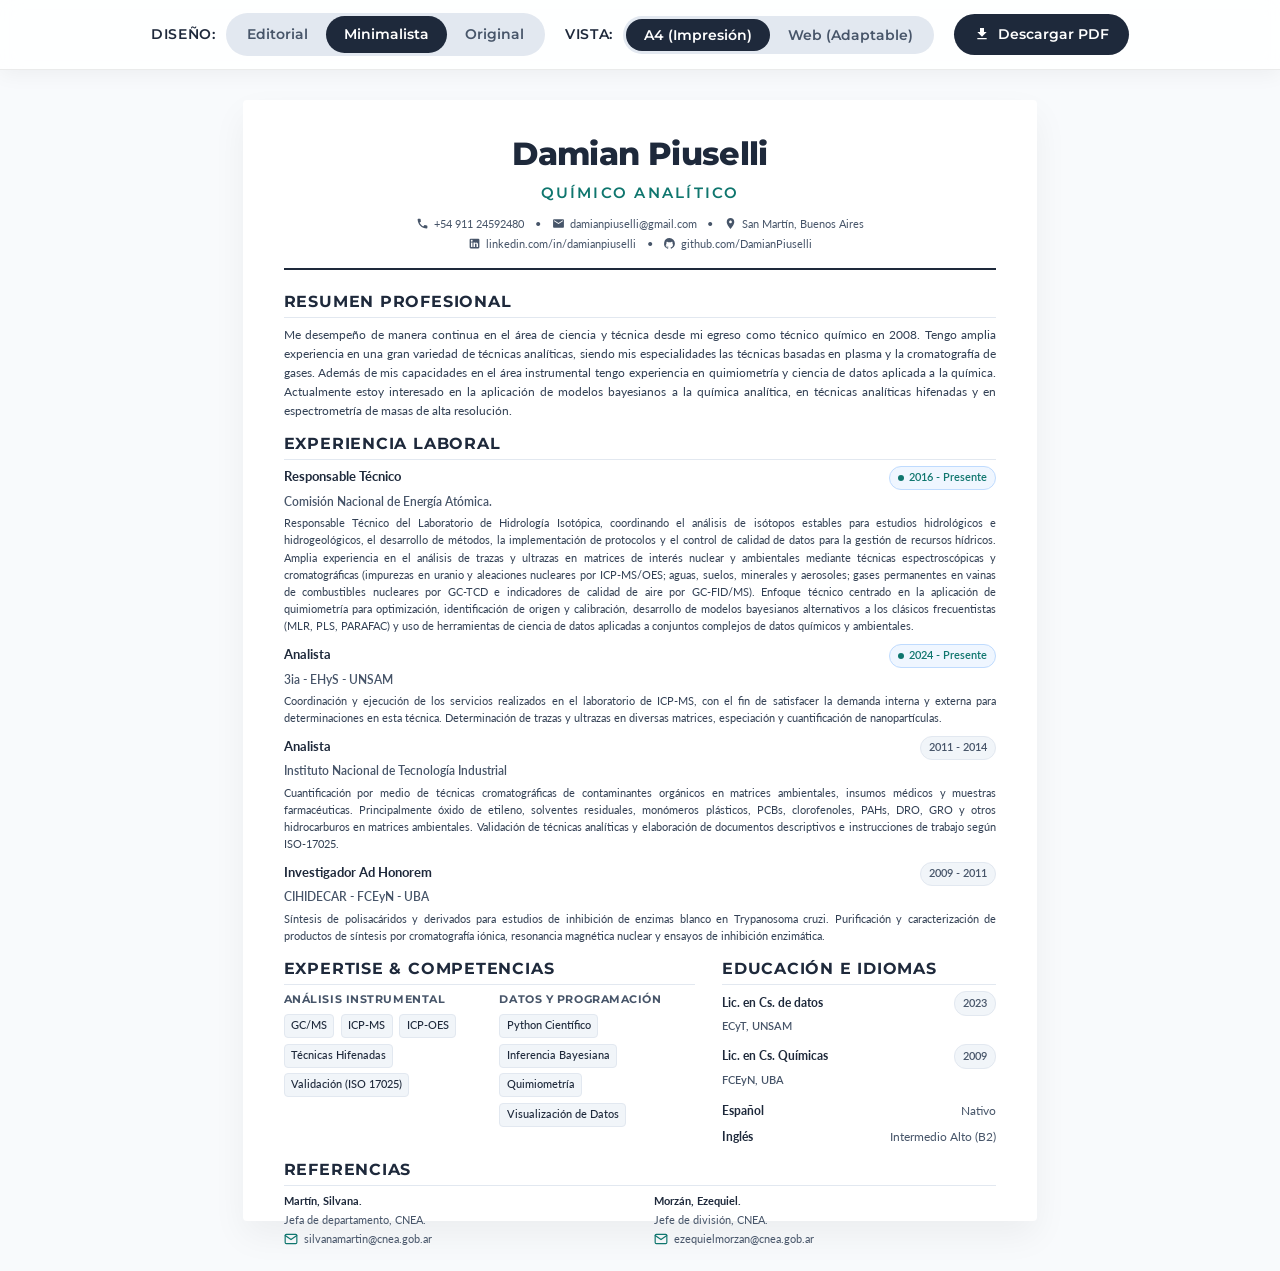
==== cv_minimalist.html @ 7c18640b "feat: update CNEA job title and description in all templates" ====
<!DOCTYPE html>
<html lang="es">
<head>
  <meta charset="UTF-8">
  <meta name="viewport" content="width=device-width, initial-scale=1.0">
  <title>Damian Piuselli - CV (Minimalista)</title>
  <meta name="description" content="CV de Damian Piuselli - Químico Analítico. Formato minimalista corporativo de una columna compatible con ATS.">
  <meta name="author" content="Damian Piuselli">
  
  <!-- Fonts -->
  <link rel="preconnect" href="https://fonts.googleapis.com">
  <link rel="preconnect" href="https://fonts.gstatic.com" crossorigin>
  <link href="https://fonts.googleapis.com/css2?family=Lato:ital,wght@0,300;0,400;0,700;1,400&family=Montserrat:wght@400;500;600;700;800&display=swap" rel="stylesheet">
  
  <!-- Custom Stylesheet -->
  <link rel="stylesheet" href="style_minimalist.css">
</head>
<body>

  <!-- Controls Panel (Hidden in print) -->
  <div class="control-panel no-print" id="controlPanel">
    <!-- Design Switcher -->
    <div class="control-group">
      <span class="control-label">Diseño:</span>
      <div class="view-switch">
        <a href="index.html" class="view-btn" id="btnDesignEditorial">Editorial</a>
        <a href="cv_minimalist.html" class="view-btn active" id="btnDesignMinimalist">Minimalista</a>
        <a href="cv_original.html" class="view-btn" id="btnDesignOriginal">Original</a>
      </div>
    </div>

    <!-- View Switcher -->
    <div class="control-group">
      <span class="control-label">Vista:</span>
      <div class="view-switch">
        <button class="view-btn active" id="btnA4" onclick="setViewMode('a4')">A4 (Impresión)</button>
        <button class="view-btn" id="btnWeb" onclick="setViewMode('web')">Web (Adaptable)</button>
      </div>
    </div>



    <!-- Download Button -->
    <a href="cv_minimalist.pdf" download="Damian_Piuselli_CV_Minimalista.pdf" class="btn-print">
      <svg viewBox="0 0 24 24">
        <path d="M19 9h-4V3H9v6H5l7 7 7-7zM5 18v2h14v-2H5z"/>
      </svg>
      Descargar PDF
    </a>
  </div>

  <!-- CV Wrapper -->
  <div class="cv-wrapper mode-a4" id="cvWrapper">
    <main class="cv-container" id="cvContainer" style="font-size: 13.5px;">
      
      <!-- HEADER -->
      <header class="cv-header">
        <h1>Damian Piuselli</h1>
        <div class="title">Químico Analítico</div>
        
        <div class="contact-bar">
          <div class="contact-row">
            <span>
              <svg class="contact-icon" viewBox="0 0 24 24"><path d="M6.62 10.79c1.44 2.83 3.76 5.14 6.59 6.59l2.2-2.2c.27-.27.67-.36 1.02-.24 1.12.37 2.33.57 3.57.57.55 0 1 .45 1 1V20c0 .55-.45 1-1 1-9.39 0-17-7.61-17-17 0-.55.45-1 1-1h3.5c.55 0 1 .45 1 1 0 1.25.2 2.45.57 3.57.11.35.03.74-.25 1.02l-2.2 2.2z"/></svg>
              <a href="tel:+5491124592480" class="copy-link" data-copy="+54 911 24592480" title="Click para copiar">+54 911 24592480</a>
            </span>
            <span>•</span>
            <span>
              <svg class="contact-icon" viewBox="0 0 24 24"><path d="M20 4H4c-1.1 0-1.99.9-1.99 2L2 18c0 1.1.9 2 2 2h16c1.1 0 2-.9 2-2V6c0-1.1-.9-2-2-2zm0 4l-8 5-8-5V6l8 5 8-5v2z"/></svg>
              <a href="mailto:damianpiuselli@gmail.com" class="copy-link" data-copy="damianpiuselli@gmail.com" title="Click para copiar">damianpiuselli@gmail.com</a>
            </span>
            <span>•</span>
            <span>
              <svg class="contact-icon" viewBox="0 0 24 24"><path d="M12 2C8.13 2 5 5.13 5 9c0 5.25 7 13 7 13s7-7.75 7-13c0-3.87-3.13-7-7-7zm0 9.5c-1.38 0-2.5-1.12-2.5-2.5s1.12-2.5 2.5-2.5 2.5 1.12 2.5 2.5-1.12 2.5-2.5 2.5z"/></svg>
              San Martín, Buenos Aires
            </span>
          </div>
          <div class="contact-row">
            <span>
              <svg class="contact-icon" viewBox="0 0 24 24"><path d="M19 3a2 2 0 0 1 2 2v14a2 2 0 0 1-2 2H5a2 2 0 0 1-2-2V5a2 2 0 0 1 2-2h14m-.5 15.5v-5.3a3.26 3.26 0 0 0-3.26-3.26c-.85 0-1.84.52-2.32 1.3v-1.11h-2.79v8.37h2.79v-4.93c0-.77.62-1.4 1.39-1.4a1.4 1.4 0 0 1 1.4 1.4v4.93h2.79M6.88 8.56a1.68 1.68 0 0 0 1.68-1.68c0-.93-.75-1.69-1.68-1.69a1.69 1.69 0 0 0-1.69 1.69c0 .93.76 1.68 1.69 1.68m1.39 9.94v-8.37H5.5v8.37h2.77z"/></svg>
              <a href="https://www.linkedin.com/in/damianpiuselli" target="_blank">linkedin.com/in/damianpiuselli</a>
            </span>
            <span>•</span>
            <span>
              <svg class="contact-icon" viewBox="0 0 24 24"><path d="M12 2a10 10 0 0 0-3.16 19.49c.5.1.68-.22.68-.48l-.01-1.7c-2.78.6-3.37-1.34-3.37-1.34-.46-1.16-1.11-1.47-1.11-1.47-.9-.62.07-.6.07-.6 1 .07 1.53 1.03 1.53 1.03.9 1.52 2.34 1.07 2.91.83.1.65.35 1.09.63 1.34-2.22-.25-4.55-1.11-4.55-4.92 0-1.11.38-2 1.03-2.71-.1-.25-.45-1.29.1-2.64 0 0 .84-.27 2.75 1.02.79-.22 1.65-.33 2.5-.33.85 0 1.71.11 2.5.33 1.91-1.29 2.75-1.02 2.75-1.02.55 1.35.2 2.39.1 2.64.65.71 1.03 1.6 1.03 2.71 0 3.82-2.34 4.66-4.57 4.91.36.31.69.92.69 1.85V21c0 .27.16.59.67.5C19.14 20.16 22 16.42 22 12A10 10 0 0 0 12 2z"/></svg>
              <a href="https://github.com/DamianPiuselli" target="_blank">github.com/DamianPiuselli</a>
            </span>
          </div>
        </div>
      </header>

      <!-- SUMMARY -->
      <div>
        <h2 class="section-title">Resumen Profesional</h2>
        <p class="summary-text">
          Me desempeño de manera continua en el área de ciencia y técnica desde mi egreso como técnico químico en 2008. Tengo amplia experiencia en una gran variedad de técnicas analíticas, siendo mis especialidades las técnicas basadas en plasma y la cromatografía de gases. Además de mis capacidades en el área instrumental tengo experiencia en quimiometría y ciencia de datos aplicada a la química. Actualmente estoy interesado en la aplicación de modelos bayesianos a la química analítica, en técnicas analíticas hifenadas y en espectrometría de masas de alta resolución.
        </p>
      </div>

      <!-- EXPERIENCE -->
      <div>
        <h2 class="section-title">Experiencia Laboral</h2>
        <div class="content-list">
          
          <div class="content-item">
            <div class="item-header">
              <span class="item-title">Responsable Técnico</span>
              <span class="item-date"><span class="active-dot"></span>2016 - Presente</span>
            </div>
            <div class="item-company">Comisión Nacional de Energía Atómica.</div>
            <p class="item-desc">
              Responsable Técnico del Laboratorio de Hidrología Isotópica, coordinando el análisis de isótopos estables para estudios hidrológicos e hidrogeológicos, el desarrollo de métodos, la implementación de protocolos y el control de calidad de datos para la gestión de recursos hídricos. Amplia experiencia en el análisis de trazas y ultrazas en matrices de interés nuclear y ambientales mediante técnicas espectroscópicas y cromatográficas (impurezas en uranio y aleaciones nucleares por ICP-MS/OES; aguas, suelos, minerales y aerosoles; gases permanentes en vainas de combustibles nucleares por GC-TCD e indicadores de calidad de aire por GC-FID/MS). Enfoque técnico centrado en la aplicación de quimiometría para optimización, identificación de origen y calibración, desarrollo de modelos bayesianos alternativos a los clásicos frecuentistas (MLR, PLS, PARAFAC) y uso de herramientas de ciencia de datos aplicadas a conjuntos complejos de datos químicos y ambientales.
            </p>
          </div>

          <div class="content-item">
            <div class="item-header">
              <span class="item-title">Analista</span>
              <span class="item-date"><span class="active-dot"></span>2024 - Presente</span>
            </div>
            <div class="item-company">3ia - EHyS - UNSAM</div>
            <p class="item-desc">
              Coordinación y ejecución de los servicios realizados en el laboratorio de ICP-MS, con el fin de satisfacer la demanda interna y externa para determinaciones en esta técnica. Determinación de trazas y ultrazas en diversas matrices, especiación y cuantificación de nanopartículas.
            </p>
          </div>

          <div class="content-item">
            <div class="item-header">
              <span class="item-title">Analista</span>
              <span class="item-date">2011 - 2014</span>
            </div>
            <div class="item-company">Instituto Nacional de Tecnología Industrial</div>
            <p class="item-desc">
              Cuantificación por medio de técnicas cromatográficas de contaminantes orgánicos en matrices ambientales, insumos médicos y muestras farmacéuticas. Principalmente óxido de etileno, solventes residuales, monómeros plásticos, PCBs, clorofenoles, PAHs, DRO, GRO y otros hidrocarburos en matrices ambientales. Validación de técnicas analíticas y elaboración de documentos descriptivos e instrucciones de trabajo según ISO-17025.
            </p>
          </div>

          <div class="content-item">
            <div class="item-header">
              <span class="item-title">Investigador Ad Honorem</span>
              <span class="item-date">2009 - 2011</span>
            </div>
            <div class="item-company">CIHIDECAR - FCEyN - UBA</div>
            <p class="item-desc">
              Síntesis de polisacáridos y derivados para estudios de inhibición de enzimas blanco en Trypanosoma cruzi. Purificación y caracterización de productos de síntesis por cromatografía iónica, resonancia magnética nuclear y ensayos de inhibición enzimática.
            </p>
          </div>

        </div>
      </div>

      <!-- EXPERTISE & LANGUAGES (SIDE-BY-SIDE IN 1 COL LAYOUT) -->
      <div class="two-column-row">
        <!-- Expertise -->
        <div>
          <h2 class="section-title">Expertise & Competencias</h2>
          <div class="skills-container">
            <div>
              <div class="skill-group-title">Análisis Instrumental</div>
              <div class="skills-tags">
                <span class="tag">GC/MS</span>
                <span class="tag">ICP-MS</span>
                <span class="tag">ICP-OES</span>
                <span class="tag">Técnicas Hifenadas</span>
                <span class="tag">Validación (ISO 17025)</span>
              </div>
            </div>
            <div>
              <div class="skill-group-title">Datos y Programación</div>
              <div class="skills-tags">
                <span class="tag">Python Científico</span>
                <span class="tag">Inferencia Bayesiana</span>
                <span class="tag">Quimiometría</span>
                <span class="tag">Visualización de Datos</span>
              </div>
            </div>
          </div>
        </div>

        <!-- Languages & Education -->
        <div>
          <h2 class="section-title">Educación e Idiomas</h2>
          <div class="content-list" style="margin-bottom: 1em;">
            <div class="content-item">
              <div class="item-header">
                <span class="item-title" style="font-size: 0.88em;">Lic. en Cs. de datos</span>
                <span class="item-date" style="font-size: 0.82em;">2023</span>
              </div>
              <div class="item-company" style="font-size: 0.82em; margin-bottom: 0;">ECyT, UNSAM</div>
            </div>
            <div class="content-item">
              <div class="item-header">
                <span class="item-title" style="font-size: 0.88em;">Lic. en Cs. Químicas</span>
                <span class="item-date" style="font-size: 0.82em;">2009</span>
              </div>
              <div class="item-company" style="font-size: 0.82em; margin-bottom: 0;">FCEyN, UBA</div>
            </div>
          </div>

          <div class="lang-list">
            <div class="lang-item">
              <span class="lang-name">Español</span>
              <span class="lang-level">Nativo</span>
            </div>
            <div class="lang-item">
              <span class="lang-name">Inglés</span>
              <span class="lang-level">Intermedio Alto (B2)</span>
            </div>
          </div>
        </div>
      </div>

      <!-- REFERENCES -->
      <div>
        <h2 class="section-title">Referencias</h2>
        <div class="references-row">
          <div class="ref-item">
            <div class="ref-name">Martín, Silvana.</div>
            <div class="ref-role">Jefa de departamento, CNEA.</div>
            <div class="ref-email">
              <svg class="ref-email-icon" viewBox="0 0 24 24"><path d="M4 4h16c1.1 0 2 .9 2 2v12c0 1.1-.9 2-2 2H4c-1.1 0-2-.9-2-2V6c0-1.1.9-2 2-2z"></path><polyline points="22,6 12,13 2,6"></polyline></svg>
              <a href="mailto:silvanamartin@cnea.gob.ar">silvanamartin@cnea.gob.ar</a>
            </div>
          </div>
          <div class="ref-item">
            <div class="ref-name">Morzán, Ezequiel.</div>
            <div class="ref-role">Jefe de división, CNEA.</div>
            <div class="ref-email">
              <svg class="ref-email-icon" viewBox="0 0 24 24"><path d="M4 4h16c1.1 0 2 .9 2 2v12c0 1.1-.9 2-2 2H4c-1.1 0-2-.9-2-2V6c0-1.1.9-2 2-2z"></path><polyline points="22,6 12,13 2,6"></polyline></svg>
              <a href="mailto:ezequielmorzan@cnea.gob.ar">ezequielmorzan@cnea.gob.ar</a>
            </div>
          </div>
        </div>
      </div>

    </main>
  </div>

  <!-- Javascript for UI controls -->
  <script>
    const wrapper = document.getElementById('cvWrapper');
    const container = document.getElementById('cvContainer');

    function setViewMode(mode) {
      document.getElementById('btnA4').classList.toggle('active', mode === 'a4');
      document.getElementById('btnWeb').classList.toggle('active', mode === 'web');
      
      if (mode === 'a4') {
        wrapper.className = 'cv-wrapper mode-a4';
      } else {
        wrapper.className = 'cv-wrapper mode-web';
      }
    }


    // Copy to clipboard functionality
    document.querySelectorAll('.copy-link').forEach(link => {
      link.addEventListener('click', (e) => {
        e.preventDefault();
        const textToCopy = link.getAttribute('data-copy');
        navigator.clipboard.writeText(textToCopy).then(() => {
          showToast('¡Copiado al portapapeles!');
        }).catch(err => {
          console.error('Error al copiar: ', err);
        });
      });
    });

    function showToast(message) {
      document.querySelectorAll('.copy-toast').forEach(t => t.remove());
      
      const toast = document.createElement('div');
      toast.className = 'copy-toast no-print';
      toast.innerHTML = `
        <svg width="16" height="16" fill="none" stroke="currentColor" stroke-width="2" stroke-linecap="round" stroke-linejoin="round" viewBox="0 0 24 24" style="flex-shrink:0;">
          <polyline points="20 6 9 17 4 12"></polyline>
        </svg>
        <span>${message}</span>
      `;
      document.body.appendChild(toast);
      
      setTimeout(() => {
        toast.remove();
      }, 2000);
    }
  </script>
</body>
</html>
---- style_minimalist.css ----
/* 
   CV Minimalista Clásico (1 Columna) - Stylesheet
   Author: Damian Piuselli (HTML/CSS conversion)
*/

:root {
  /* Color Palette */
  --primary-color: #1E293B; /* Slate 800 (Very dark slate) */
  --secondary-color: #475569; /* Slate 600 (Muted slate) */
  --text-color: #334155; /* Slate 700 */
  --border-color: #E2E8F0; /* Slate 200 */
  --accent-color: #0F766E; /* Teal 700 (Subtle highlight) */
  
  /* Typography */
  --font-headings: 'Montserrat', sans-serif;
  --font-body: 'Lato', sans-serif;

  /* UI controls theme */
  --control-bg: rgba(255, 255, 255, 0.85);
  --control-border: rgba(0, 0, 0, 0.08);
}

* {
  margin: 0;
  padding: 0;
  box-sizing: border-box;
}

body {
  background-color: #F8FAFC;
  font-family: var(--font-body);
  color: var(--text-color);
  line-height: 1.5;
  display: flex;
  flex-direction: column;
  align-items: center;
  padding-top: 80px; /* Space for control panel */
}

/* Control Panel (Hidden in print) */
.control-panel {
  position: fixed;
  top: 0;
  left: 0;
  right: 0;
  height: 70px;
  background: rgba(255, 255, 255, 0.85);
  backdrop-filter: blur(10px);
  -webkit-backdrop-filter: blur(10px);
  border-bottom: 1px solid var(--control-border);
  display: flex;
  justify-content: center;
  align-items: center;
  gap: 20px;
  padding: 0 20px;
  z-index: 1000;
  box-shadow: 0 4px 20px rgba(0, 0, 0, 0.05);
}

.control-group {
  display: flex;
  align-items: center;
  gap: 10px;
}

.control-label {
  font-family: var(--font-headings);
  font-size: 0.85rem;
  font-weight: 600;
  color: var(--primary-color);
  text-transform: uppercase;
  letter-spacing: 0.05em;
}

/* Switches and sliders */
.view-switch {
  display: flex;
  background: #E2E8F0;
  padding: 3px;
  border-radius: 30px;
}

.view-btn {
  background: none;
  border: none;
  padding: 8px 18px;
  font-family: var(--font-headings);
  font-size: 0.85rem;
  font-weight: 600;
  color: var(--secondary-color);
  cursor: pointer;
  border-radius: 20px;
  transition: all 0.25s ease;
  text-decoration: none;
  display: inline-block;
}

.view-btn.active {
  background: var(--primary-color);
  color: #FFFFFF;
}

.slider-container {
  display: flex;
  align-items: center;
  gap: 12px;
  background: #E2E8F0;
  padding: 8px 15px;
  border-radius: 30px;
}

.font-slider {
  -webkit-appearance: none;
  width: 120px;
  height: 6px;
  border-radius: 3px;
  background: rgba(0, 0, 0, 0.1);
  outline: none;
}

.font-slider::-webkit-slider-thumb {
  -webkit-appearance: none;
  width: 16px;
  height: 16px;
  border-radius: 50%;
  background: var(--primary-color);
  cursor: pointer;
}

.slider-val {
  font-family: var(--font-headings);
  font-size: 0.85rem;
  font-weight: 600;
  min-width: 40px;
  text-align: right;
}

.btn-print {
  background: var(--primary-color);
  color: #FFFFFF;
  border: none;
  padding: 10px 20px;
  border-radius: 30px;
  font-family: var(--font-headings);
  font-size: 0.85rem;
  font-weight: 600;
  cursor: pointer;
  display: flex;
  align-items: center;
  gap: 8px;
  transition: all 0.2s;
  text-decoration: none;
}

.btn-print:hover {
  transform: translateY(-1px);
}

.btn-print svg {
  fill: currentColor;
  width: 16px;
  height: 16px;
}

/* Print Help Drawer */
.help-drawer {
  background: rgba(255, 255, 255, 0.96);
  backdrop-filter: blur(10px);
  -webkit-backdrop-filter: blur(10px);
  border: 1px solid var(--control-border);
  border-top: none;
  padding: 1.4em;
  width: 90%;
  max-width: 500px;
  border-radius: 0 0 12px 12px;
  box-shadow: 0 10px 25px rgba(0, 0, 0, 0.08);
  position: fixed;
  top: 70px;
  left: 50%;
  transform: translateX(-50%);
  z-index: 999;
  animation: slideDown 0.3s ease forwards;
}

@keyframes slideDown {
  from { opacity: 0; transform: translate(-50%, -10px); }
  to { opacity: 1; transform: translate(-50%, 0); }
}

.help-drawer h3 {
  font-family: var(--font-headings);
  font-size: 0.95rem;
  margin-bottom: 0.8em;
  color: var(--primary-color);
}

.help-drawer ul {
  list-style-type: none;
}

.help-drawer li {
  font-size: 0.82rem;
  margin-bottom: 0.6em;
  position: relative;
  padding-left: 1.5em;
}

.help-drawer li::before {
  content: "✓";
  position: absolute;
  left: 0;
  color: #0F766E;
  font-weight: 700;
}

/* CV Main Container Wrapper */
.cv-wrapper {
  margin: 20px auto 50px auto;
  transition: transform 0.4s cubic-bezier(0.4, 0, 0.2, 1), opacity 0.4s cubic-bezier(0.4, 0, 0.2, 1), box-shadow 0.4s cubic-bezier(0.4, 0, 0.2, 1);
  animation: fadeIn 0.8s ease forwards;
}

@keyframes fadeIn {
  from { opacity: 0; transform: translateY(15px); }
  to { opacity: 1; transform: translateY(0); }
}

.cv-container {
  background: #FFFFFF;
  width: 100%;
  box-shadow: 0 15px 35px rgba(0, 0, 0, 0.05);
  box-sizing: border-box;
  transition: font-size 0.25s ease-out;
}

/* View Modes */
.mode-a4 {
  width: 210mm;
  height: 296.5mm;
  max-width: 210mm;
  min-height: 296.5mm;
  border-radius: 4px;
}

.mode-a4 .cv-container {
  height: 100%;
  padding: 2.2em 3em;
  border-radius: 4px;
  display: flex;
  flex-direction: column;
  justify-content: space-between;
}

.mode-web {
  width: 95%;
  max-width: 850px;
  border-radius: 8px;
}

.mode-web .cv-container {
  padding: 2.5em 2em;
  border-radius: 8px;
}

/* --- CV DESIGN PARTS --- */

/* Header Center Group */
.cv-header {
  text-align: center;
  border-bottom: 2px solid var(--primary-color);
  padding-bottom: 1.2em;
  margin-bottom: 1.5em;
}

.cv-header h1 {
  font-family: var(--font-headings);
  font-size: 2.4em;
  font-weight: 800;
  color: var(--primary-color);
  letter-spacing: -0.02em;
  margin-bottom: 0.1em;
}

.cv-header .title {
  font-family: var(--font-headings);
  font-size: 1.1em;
  font-weight: 600;
  color: var(--accent-color);
  letter-spacing: 0.15em;
  text-transform: uppercase;
  margin-bottom: 0.8em;
}

.contact-bar {
  display: flex;
  flex-direction: column;
  align-items: center;
  gap: 0.35em;
  font-size: 0.8em;
  color: var(--secondary-color);
}

.contact-row {
  display: flex;
  justify-content: center;
  align-items: center;
  gap: 1em;
}

.contact-bar span {
  display: flex;
  align-items: center;
  gap: 5px;
}

.contact-bar a {
  color: var(--secondary-color);
  text-decoration: none;
  transition: color 0.2s;
}

.contact-bar a:hover {
  color: var(--accent-color);
}

.contact-icon {
  width: 13px;
  height: 13px;
  fill: currentColor;
}

/* Main sections */
.section-title {
  font-family: var(--font-headings);
  font-size: 1.15em;
  font-weight: 700;
  text-transform: uppercase;
  color: var(--primary-color);
  letter-spacing: 0.05em;
  border-bottom: 1px solid var(--border-color);
  padding-bottom: 0.25em;
  margin-bottom: 0.4em;
  margin-top: 0.8em;
}

.cv-container > div:first-of-type .section-title {
  margin-top: 0;
}

/* Summary */
.summary-text {
  font-size: 0.88em;
  color: var(--text-color);
  line-height: 1.6;
  text-align: justify;
}

/* Experiencia / Educación Blocks */
.content-list {
  display: flex;
  flex-direction: column;
  gap: 0.7em;
}

.content-item {
  display: flex;
  flex-direction: column;
}

.item-header {
  display: flex;
  justify-content: space-between;
  align-items: baseline;
  margin-bottom: 0.2em;
}

.item-title {
  font-size: 0.95em;
  font-weight: 700;
  color: var(--primary-color);
}

.item-company {
  font-size: 0.88em;
  font-weight: 600;
  color: var(--secondary-color);
  margin-bottom: 0.3em;
}

.item-date {
  font-size: 0.78em;
  font-weight: 600;
  color: var(--secondary-color);
  background-color: #F1F5F9;
  border: 1px solid #E2E8F0;
  padding: 3px 8px;
  border-radius: 12px;
  display: inline-flex;
  align-items: center;
  white-space: nowrap;
  transition: all 0.2s;
}

.item-date:has(.active-dot) {
  background-color: #EFF6FF;
  color: var(--accent-color);
  border-color: #BFDBFE;
}

.item-desc {
  font-size: 0.85em;
  color: var(--text-color);
  line-height: 1.5;
  text-align: justify;
}

/* Active status glow */
.active-dot {
  display: inline-block;
  width: 6px;
  height: 6px;
  background-color: var(--accent-color);
  border-radius: 50%;
  margin-right: 5px;
  vertical-align: middle;
  animation: pulseLight 2s infinite;
}

@keyframes pulseLight {
  0% { transform: scale(0.95); box-shadow: 0 0 0 0 rgba(15, 118, 110, 0.7); }
  70% { transform: scale(1); box-shadow: 0 0 0 4px rgba(15, 118, 110, 0); }
  100% { transform: scale(0.95); box-shadow: 0 0 0 0 rgba(15, 118, 110, 0); }
}

/* Skills Categories & Pills */
.skills-container {
  display: grid;
  grid-template-columns: 1fr 1fr;
  gap: 1.5em;
}

.skill-group-title {
  font-family: var(--font-headings);
  font-size: 0.82em;
  font-weight: 700;
  text-transform: uppercase;
  color: var(--secondary-color);
  margin-bottom: 0.6em;
  letter-spacing: 0.05em;
}

.skills-tags {
  display: flex;
  flex-wrap: wrap;
  gap: 0.4em 0.5em;
}

.tag {
  font-size: 0.78em;
  color: var(--primary-color);
  background-color: #F1F5F9;
  border: 1px solid #E2E8F0;
  padding: 0.3em 0.6em;
  border-radius: 4px;
  font-weight: 500;
  transition: all 0.2s;
}

.tag:hover {
  background-color: var(--primary-color);
  color: #FFFFFF;
  border-color: var(--primary-color);
  transform: translateY(-2px);
  box-shadow: 0 4px 6px rgba(0, 0, 0, 0.08);
}

/* Double column section for Education and Languages side-by-side */
.two-column-row {
  display: grid;
  grid-template-columns: 1.5fr 1fr;
  gap: 2em;
}

/* Languages */
.lang-list {
  display: flex;
  flex-direction: column;
  gap: 0.6em;
}

.lang-item {
  display: flex;
  justify-content: space-between;
  font-size: 0.88em;
}

.lang-name {
  font-weight: 700;
  color: var(--primary-color);
}

.lang-level {
  color: var(--secondary-color);
}

/* References */
.references-row {
  display: grid;
  grid-template-columns: 1fr 1fr;
  gap: 2em;
}

.ref-item {
  font-size: 0.85em;
}

.ref-name {
  font-weight: 700;
  color: var(--primary-color);
  margin-bottom: 0.1em;
}

.ref-role {
  color: var(--secondary-color);
  margin-bottom: 0.1em;
}

.ref-email {
  color: var(--secondary-color);
  display: flex;
  align-items: center;
  margin-top: 2px;
}

.ref-email-icon {
  width: 14px;
  height: 14px;
  fill: none;
  stroke: var(--accent-color);
  stroke-width: 2;
  stroke-linecap: round;
  stroke-linejoin: round;
  margin-right: 6px;
  flex-shrink: 0;
  display: inline-block;
  vertical-align: middle;
}

.ref-email a {
  color: var(--secondary-color);
  text-decoration: none;
  border-bottom: 1px solid transparent;
  transition: border-color 0.2s;
}

.ref-email a:hover {
  border-color: var(--secondary-color);
}

/* --- PRINT MEDIA STYLES --- */
@media print {
  *, *::before, *::after {
    transition: none !important;
    animation: none !important;
  }

  @page {
    size: A4 portrait;
    margin: 0;
  }
  
  html, body {
    height: 100% !important;
    overflow: hidden !important;
  }
  
  body {
    background-color: #FFFFFF !important;
    margin: 0 !important;
    padding: 0 !important;
    -webkit-print-color-adjust: exact !important;
    print-color-adjust: exact !important;
  }
  
  .no-print {
    display: none !important;
  }
  
  .cv-wrapper {
    margin: 0 !important;
    padding: 0 !important;
    width: 100% !important;
    height: 100% !important;
    max-width: 100% !important;
    box-shadow: none !important;
    page-break-after: avoid !important;
    page-break-inside: avoid !important;
  }
  
  .cv-container {
    box-shadow: none !important;
    border-radius: 0 !important;
    width: 100% !important;
    height: 100% !important;
    padding: 2.8em 2.8em !important; /* Slightly tighter for printing */
    display: flex !important;
    flex-direction: column !important;
    justify-content: space-between !important;
    page-break-after: avoid !important;
    page-break-inside: avoid !important;
  }
  
  .active-dot {
    display: none !important;
  }
}

/* Copy-to-clipboard interactivity */
.copy-link {
  position: relative;
  cursor: pointer;
  transition: opacity 0.2s;
}

.copy-link:hover {
  opacity: 0.8;
  text-decoration: underline;
}

/* Toast styling */
.copy-toast {
  position: fixed;
  bottom: 20px;
  right: 20px;
  background-color: var(--primary-color, #0f766e);
  color: #ffffff;
  padding: 10px 18px;
  border-radius: 30px;
  font-family: var(--font-headings), sans-serif;
  font-size: 0.85rem;
  font-weight: 600;
  box-shadow: 0 4px 15px rgba(0, 0, 0, 0.15);
  z-index: 9999;
  animation: toastFadeIn 0.3s ease-out, toastFadeOut 0.3s ease-in 1.7s forwards;
  pointer-events: none;
  display: flex;
  align-items: center;
  gap: 8px;
}

@keyframes toastFadeIn {
  from { opacity: 0; transform: translateY(10px); }
  to { opacity: 1; transform: translateY(0); }
}

@keyframes toastFadeOut {
  from { opacity: 1; transform: translateY(0); }
  to { opacity: 0; transform: translateY(10px); }
}
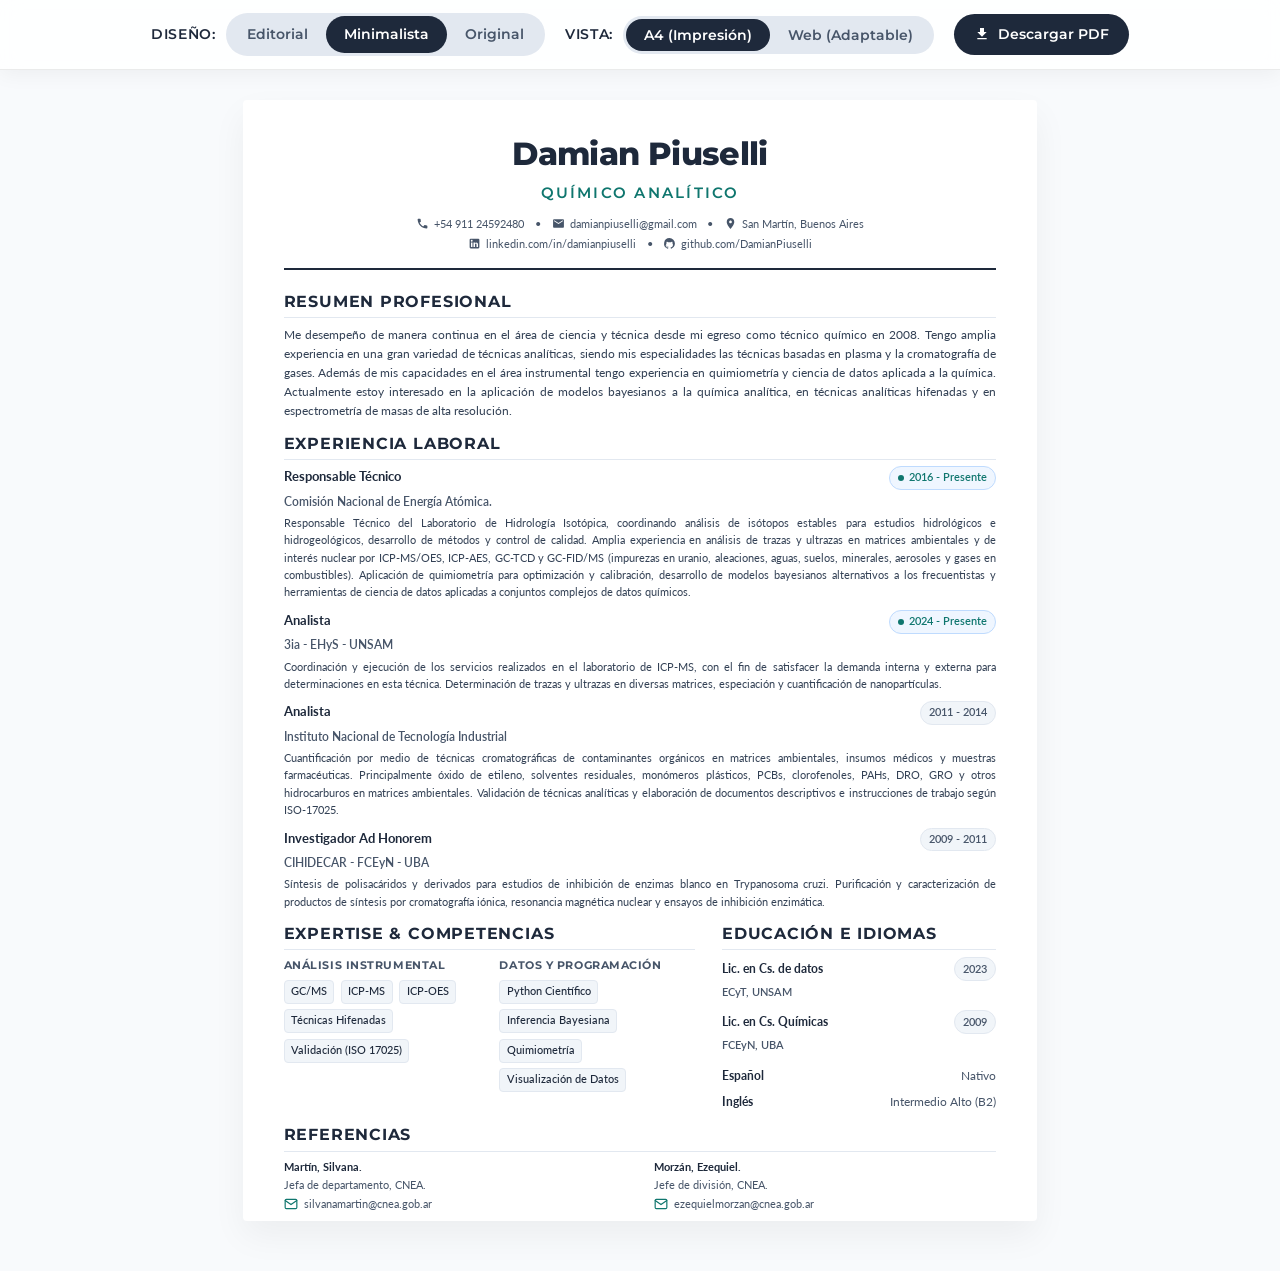
==== commit dff88742: "chore: shorten CNEA description to prevent A4 page overflow" ====
--- a/cv_minimalist.html
+++ b/cv_minimalist.html
@@ -109,7 +109,7 @@
             </div>
             <div class="item-company">Comisión Nacional de Energía Atómica.</div>
             <p class="item-desc">
-              Responsable Técnico del Laboratorio de Hidrología Isotópica, coordinando el análisis de isótopos estables para estudios hidrológicos e hidrogeológicos, el desarrollo de métodos, la implementación de protocolos y el control de calidad de datos para la gestión de recursos hídricos. Amplia experiencia en el análisis de trazas y ultrazas en matrices de interés nuclear y ambientales mediante técnicas espectroscópicas y cromatográficas (impurezas en uranio y aleaciones nucleares por ICP-MS/OES; aguas, suelos, minerales y aerosoles; gases permanentes en vainas de combustibles nucleares por GC-TCD e indicadores de calidad de aire por GC-FID/MS). Enfoque técnico centrado en la aplicación de quimiometría para optimización, identificación de origen y calibración, desarrollo de modelos bayesianos alternativos a los clásicos frecuentistas (MLR, PLS, PARAFAC) y uso de herramientas de ciencia de datos aplicadas a conjuntos complejos de datos químicos y ambientales.
+              Responsable Técnico del Laboratorio de Hidrología Isotópica, coordinando análisis de isótopos estables para estudios hidrológicos e hidrogeológicos, desarrollo de métodos y control de calidad. Amplia experiencia en análisis de trazas y ultrazas en matrices ambientales y de interés nuclear por ICP-MS/OES, ICP-AES, GC-TCD y GC-FID/MS (impurezas en uranio, aleaciones, aguas, suelos, minerales, aerosoles y gases en combustibles). Aplicación de quimiometría para optimización y calibración, desarrollo de modelos bayesianos alternativos a los frecuentistas y herramientas de ciencia de datos aplicadas a conjuntos complejos de datos químicos.
             </p>
           </div>
 
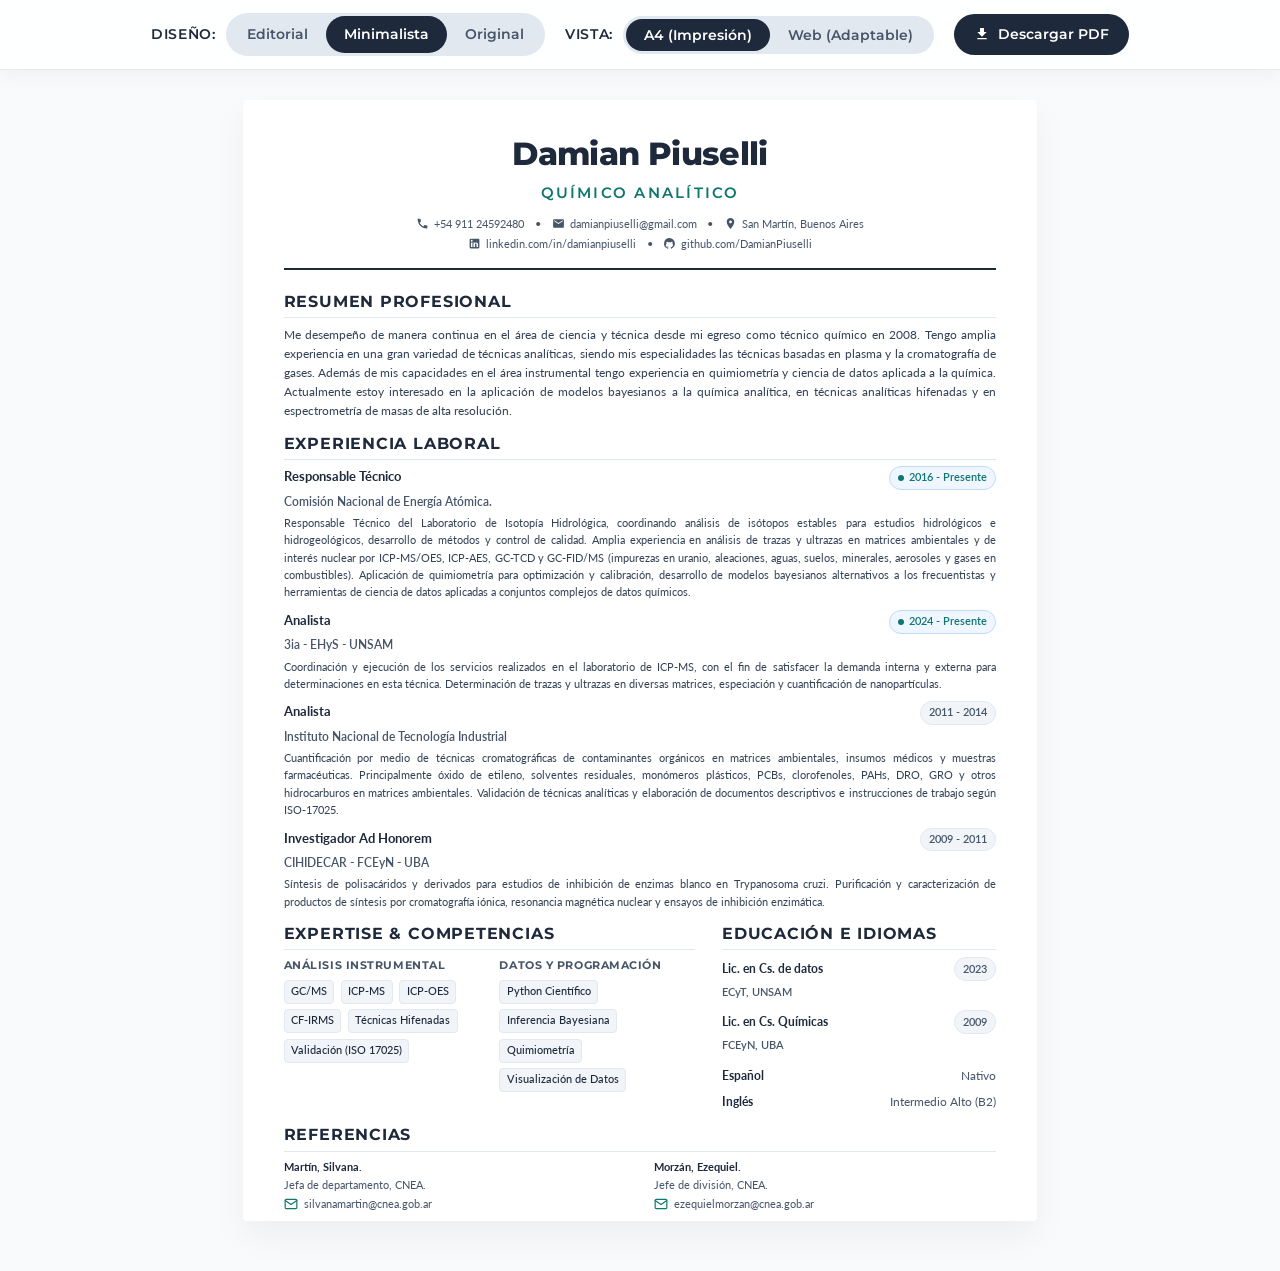
==== commit 17d602c1: "chore: correct lab name and add CF-IRMS tag to all CV templates" ====
--- a/cv_minimalist.html
+++ b/cv_minimalist.html
@@ -109,7 +109,7 @@
             </div>
             <div class="item-company">Comisión Nacional de Energía Atómica.</div>
             <p class="item-desc">
-              Responsable Técnico del Laboratorio de Hidrología Isotópica, coordinando análisis de isótopos estables para estudios hidrológicos e hidrogeológicos, desarrollo de métodos y control de calidad. Amplia experiencia en análisis de trazas y ultrazas en matrices ambientales y de interés nuclear por ICP-MS/OES, ICP-AES, GC-TCD y GC-FID/MS (impurezas en uranio, aleaciones, aguas, suelos, minerales, aerosoles y gases en combustibles). Aplicación de quimiometría para optimización y calibración, desarrollo de modelos bayesianos alternativos a los frecuentistas y herramientas de ciencia de datos aplicadas a conjuntos complejos de datos químicos.
+              Responsable Técnico del Laboratorio de Isotopía Hidrológica, coordinando análisis de isótopos estables para estudios hidrológicos e hidrogeológicos, desarrollo de métodos y control de calidad. Amplia experiencia en análisis de trazas y ultrazas en matrices ambientales y de interés nuclear por ICP-MS/OES, ICP-AES, GC-TCD y GC-FID/MS (impurezas en uranio, aleaciones, aguas, suelos, minerales, aerosoles y gases en combustibles). Aplicación de quimiometría para optimización y calibración, desarrollo de modelos bayesianos alternativos a los frecuentistas y herramientas de ciencia de datos aplicadas a conjuntos complejos de datos químicos.
             </p>
           </div>
 
@@ -161,6 +161,7 @@
                 <span class="tag">GC/MS</span>
                 <span class="tag">ICP-MS</span>
                 <span class="tag">ICP-OES</span>
+                <span class="tag">CF-IRMS</span>
                 <span class="tag">Técnicas Hifenadas</span>
                 <span class="tag">Validación (ISO 17025)</span>
               </div>
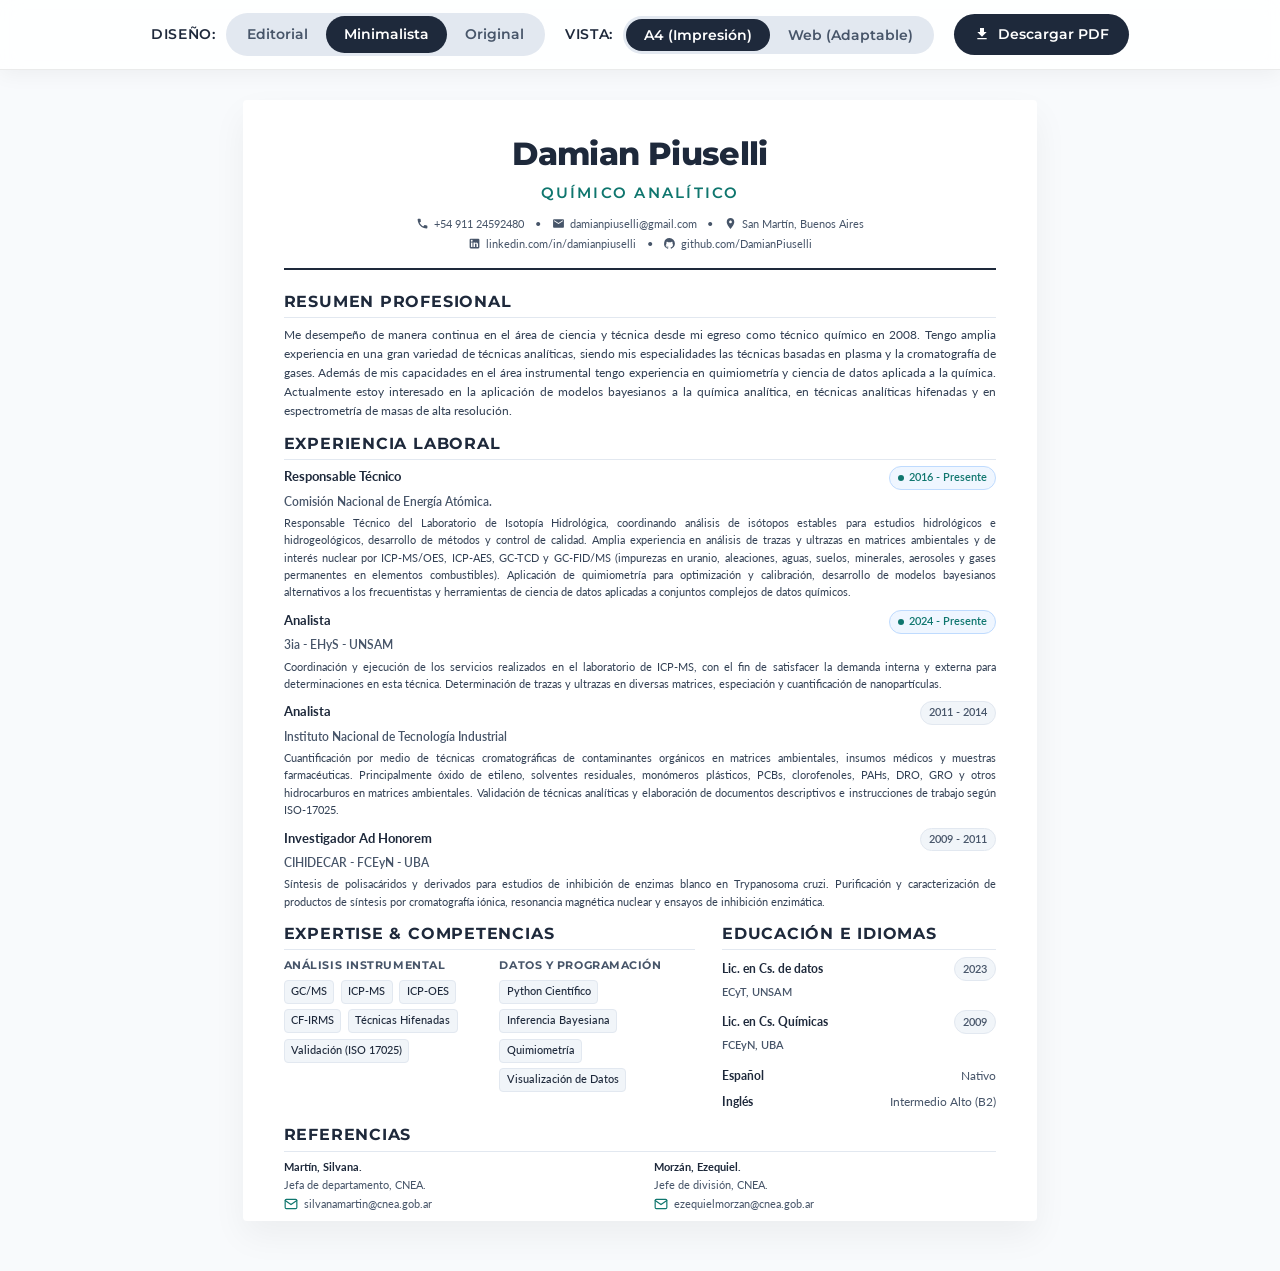
==== commit fbe7ffad: "chore: refine gas phrasing in CNEA description across all templates" ====
--- a/cv_minimalist.html
+++ b/cv_minimalist.html
@@ -109,7 +109,7 @@
             </div>
             <div class="item-company">Comisión Nacional de Energía Atómica.</div>
             <p class="item-desc">
-              Responsable Técnico del Laboratorio de Isotopía Hidrológica, coordinando análisis de isótopos estables para estudios hidrológicos e hidrogeológicos, desarrollo de métodos y control de calidad. Amplia experiencia en análisis de trazas y ultrazas en matrices ambientales y de interés nuclear por ICP-MS/OES, ICP-AES, GC-TCD y GC-FID/MS (impurezas en uranio, aleaciones, aguas, suelos, minerales, aerosoles y gases en combustibles). Aplicación de quimiometría para optimización y calibración, desarrollo de modelos bayesianos alternativos a los frecuentistas y herramientas de ciencia de datos aplicadas a conjuntos complejos de datos químicos.
+              Responsable Técnico del Laboratorio de Isotopía Hidrológica, coordinando análisis de isótopos estables para estudios hidrológicos e hidrogeológicos, desarrollo de métodos y control de calidad. Amplia experiencia en análisis de trazas y ultrazas en matrices ambientales y de interés nuclear por ICP-MS/OES, ICP-AES, GC-TCD y GC-FID/MS (impurezas en uranio, aleaciones, aguas, suelos, minerales, aerosoles y gases permanentes en elementos combustibles). Aplicación de quimiometría para optimización y calibración, desarrollo de modelos bayesianos alternativos a los frecuentistas y herramientas de ciencia de datos aplicadas a conjuntos complejos de datos químicos.
             </p>
           </div>
 
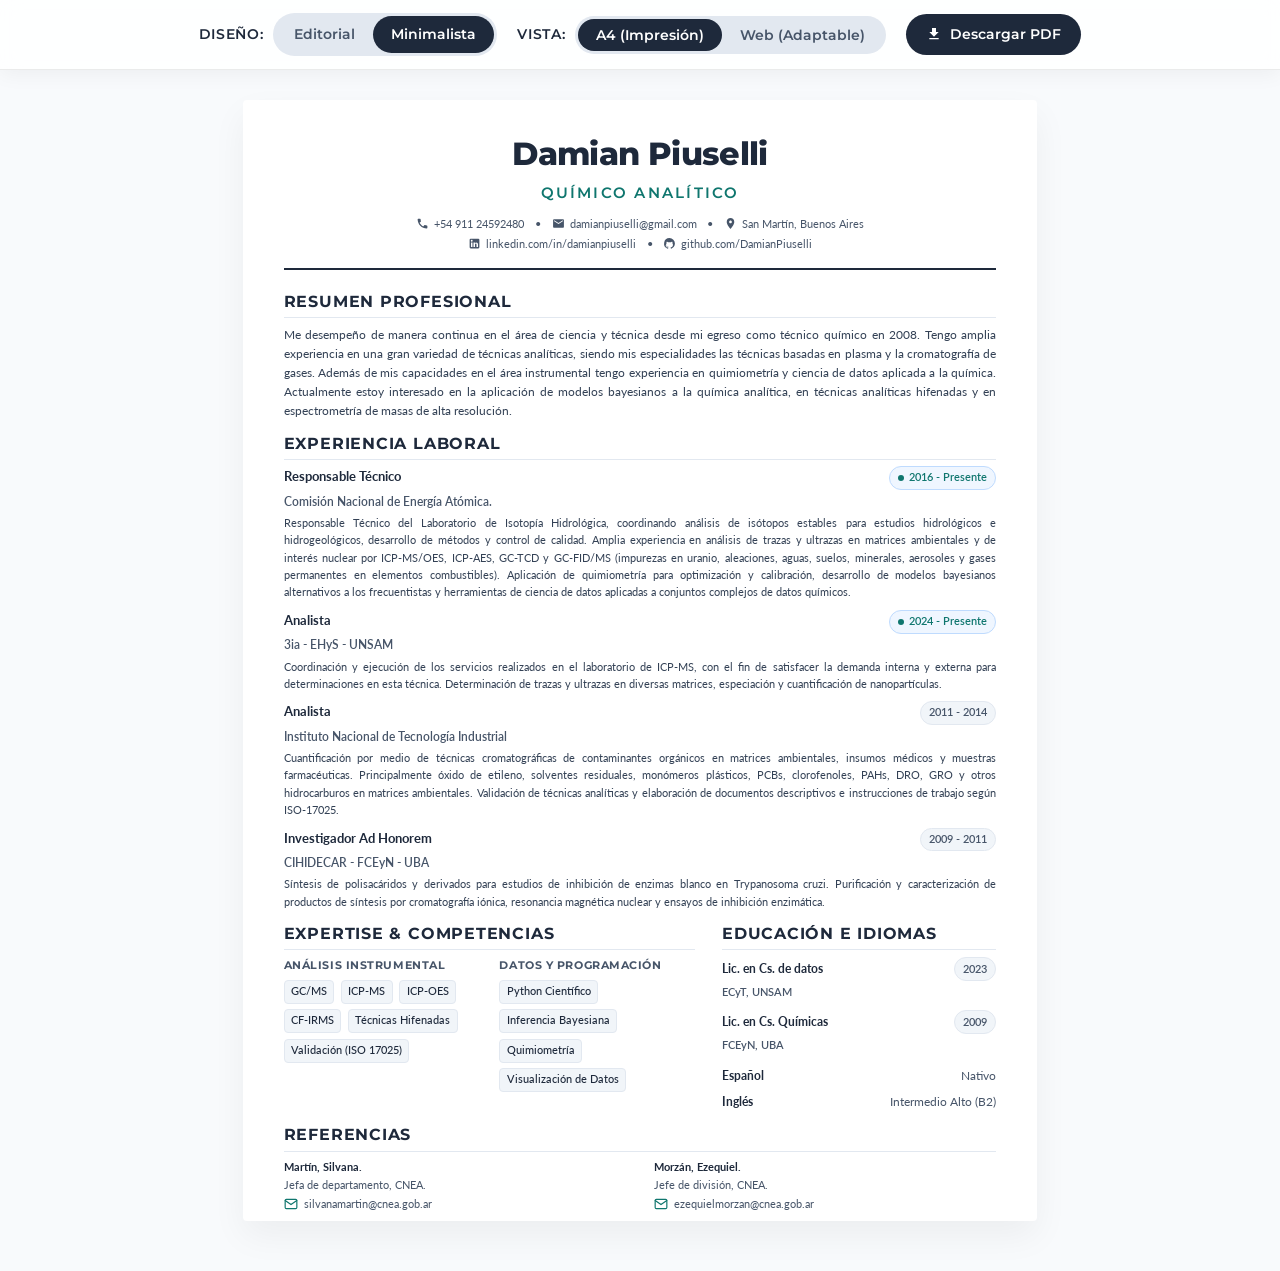
==== commit 09f3ac17: "chore: remove original layout template and _CV Resume.pdf" ====
--- a/cv_minimalist.html
+++ b/cv_minimalist.html
@@ -25,7 +25,6 @@
       <div class="view-switch">
         <a href="index.html" class="view-btn" id="btnDesignEditorial">Editorial</a>
         <a href="cv_minimalist.html" class="view-btn active" id="btnDesignMinimalist">Minimalista</a>
-        <a href="cv_original.html" class="view-btn" id="btnDesignOriginal">Original</a>
       </div>
     </div>
 
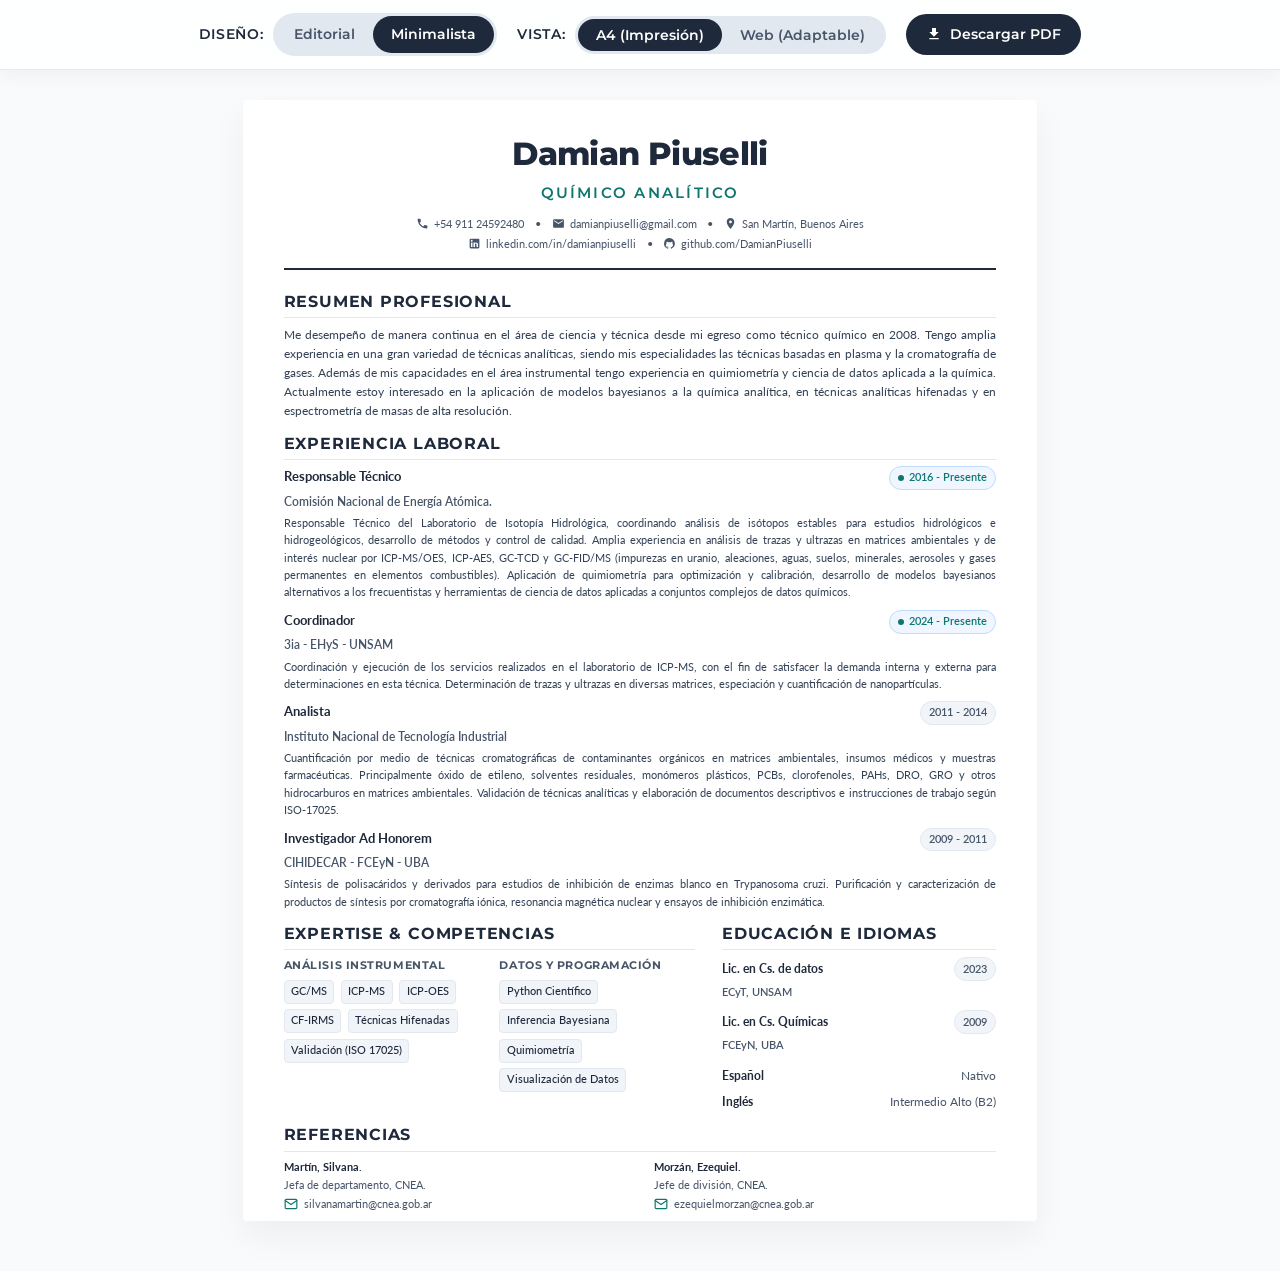
==== commit c2a384fd: "chore: update UNSAM job title to Coordinador in HTML templates and pre-generated PDFs" ====
--- a/cv_minimalist.html
+++ b/cv_minimalist.html
@@ -114,7 +114,7 @@
 
           <div class="content-item">
             <div class="item-header">
-              <span class="item-title">Analista</span>
+              <span class="item-title">Coordinador</span>
               <span class="item-date"><span class="active-dot"></span>2024 - Presente</span>
             </div>
             <div class="item-company">3ia - EHyS - UNSAM</div>
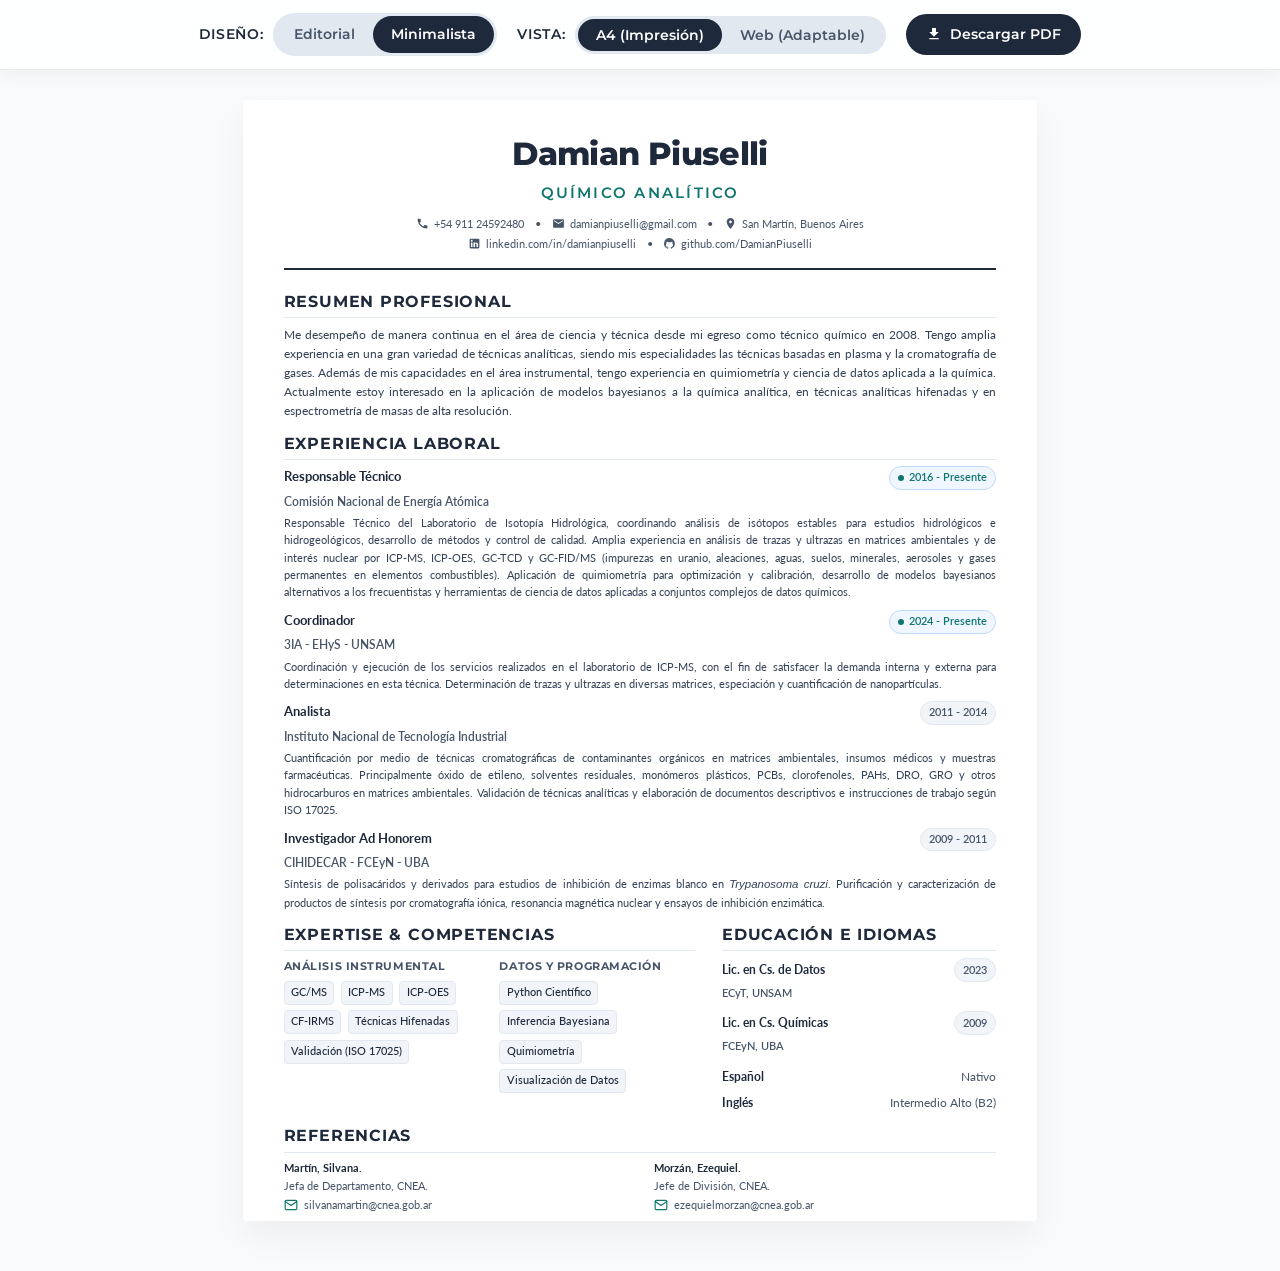
==== commit 17b9b214: "Fix typo in ICP techniques, polish grammar and update PDFs" ====
--- a/cv_minimalist.html
+++ b/cv_minimalist.html
@@ -92,7 +92,7 @@
       <div>
         <h2 class="section-title">Resumen Profesional</h2>
         <p class="summary-text">
-          Me desempeño de manera continua en el área de ciencia y técnica desde mi egreso como técnico químico en 2008. Tengo amplia experiencia en una gran variedad de técnicas analíticas, siendo mis especialidades las técnicas basadas en plasma y la cromatografía de gases. Además de mis capacidades en el área instrumental tengo experiencia en quimiometría y ciencia de datos aplicada a la química. Actualmente estoy interesado en la aplicación de modelos bayesianos a la química analítica, en técnicas analíticas hifenadas y en espectrometría de masas de alta resolución.
+          Me desempeño de manera continua en el área de ciencia y técnica desde mi egreso como técnico químico en 2008. Tengo amplia experiencia en una gran variedad de técnicas analíticas, siendo mis especialidades las técnicas basadas en plasma y la cromatografía de gases. Además de mis capacidades en el área instrumental, tengo experiencia en quimiometría y ciencia de datos aplicada a la química. Actualmente estoy interesado en la aplicación de modelos bayesianos a la química analítica, en técnicas analíticas hifenadas y en espectrometría de masas de alta resolución.
         </p>
       </div>
 
@@ -106,9 +106,9 @@
               <span class="item-title">Responsable Técnico</span>
               <span class="item-date"><span class="active-dot"></span>2016 - Presente</span>
             </div>
-            <div class="item-company">Comisión Nacional de Energía Atómica.</div>
-            <p class="item-desc">
-              Responsable Técnico del Laboratorio de Isotopía Hidrológica, coordinando análisis de isótopos estables para estudios hidrológicos e hidrogeológicos, desarrollo de métodos y control de calidad. Amplia experiencia en análisis de trazas y ultrazas en matrices ambientales y de interés nuclear por ICP-MS/OES, ICP-AES, GC-TCD y GC-FID/MS (impurezas en uranio, aleaciones, aguas, suelos, minerales, aerosoles y gases permanentes en elementos combustibles). Aplicación de quimiometría para optimización y calibración, desarrollo de modelos bayesianos alternativos a los frecuentistas y herramientas de ciencia de datos aplicadas a conjuntos complejos de datos químicos.
+            <div class="item-company">Comisión Nacional de Energía Atómica</div>
+            <p class="item-desc">
+              Responsable Técnico del Laboratorio de Isotopía Hidrológica, coordinando análisis de isótopos estables para estudios hidrológicos e hidrogeológicos, desarrollo de métodos y control de calidad. Amplia experiencia en análisis de trazas y ultrazas en matrices ambientales y de interés nuclear por ICP-MS, ICP-OES, GC-TCD y GC-FID/MS (impurezas en uranio, aleaciones, aguas, suelos, minerales, aerosoles y gases permanentes en elementos combustibles). Aplicación de quimiometría para optimización y calibración, desarrollo de modelos bayesianos alternativos a los frecuentistas y herramientas de ciencia de datos aplicadas a conjuntos complejos de datos químicos.
             </p>
           </div>
 
@@ -117,7 +117,7 @@
               <span class="item-title">Coordinador</span>
               <span class="item-date"><span class="active-dot"></span>2024 - Presente</span>
             </div>
-            <div class="item-company">3ia - EHyS - UNSAM</div>
+            <div class="item-company">3IA - EHyS - UNSAM</div>
             <p class="item-desc">
               Coordinación y ejecución de los servicios realizados en el laboratorio de ICP-MS, con el fin de satisfacer la demanda interna y externa para determinaciones en esta técnica. Determinación de trazas y ultrazas en diversas matrices, especiación y cuantificación de nanopartículas.
             </p>
@@ -130,7 +130,7 @@
             </div>
             <div class="item-company">Instituto Nacional de Tecnología Industrial</div>
             <p class="item-desc">
-              Cuantificación por medio de técnicas cromatográficas de contaminantes orgánicos en matrices ambientales, insumos médicos y muestras farmacéuticas. Principalmente óxido de etileno, solventes residuales, monómeros plásticos, PCBs, clorofenoles, PAHs, DRO, GRO y otros hidrocarburos en matrices ambientales. Validación de técnicas analíticas y elaboración de documentos descriptivos e instrucciones de trabajo según ISO-17025.
+              Cuantificación por medio de técnicas cromatográficas de contaminantes orgánicos en matrices ambientales, insumos médicos y muestras farmacéuticas. Principalmente óxido de etileno, solventes residuales, monómeros plásticos, PCBs, clorofenoles, PAHs, DRO, GRO y otros hidrocarburos en matrices ambientales. Validación de técnicas analíticas y elaboración de documentos descriptivos e instrucciones de trabajo según ISO 17025.
             </p>
           </div>
 
@@ -141,7 +141,7 @@
             </div>
             <div class="item-company">CIHIDECAR - FCEyN - UBA</div>
             <p class="item-desc">
-              Síntesis de polisacáridos y derivados para estudios de inhibición de enzimas blanco en Trypanosoma cruzi. Purificación y caracterización de productos de síntesis por cromatografía iónica, resonancia magnética nuclear y ensayos de inhibición enzimática.
+              Síntesis de polisacáridos y derivados para estudios de inhibición de enzimas blanco en <i>Trypanosoma cruzi</i>. Purificación y caracterización de productos de síntesis por cromatografía iónica, resonancia magnética nuclear y ensayos de inhibición enzimática.
             </p>
           </div>
 
@@ -183,7 +183,7 @@
           <div class="content-list" style="margin-bottom: 1em;">
             <div class="content-item">
               <div class="item-header">
-                <span class="item-title" style="font-size: 0.88em;">Lic. en Cs. de datos</span>
+                <span class="item-title" style="font-size: 0.88em;">Lic. en Cs. de Datos</span>
                 <span class="item-date" style="font-size: 0.82em;">2023</span>
               </div>
               <div class="item-company" style="font-size: 0.82em; margin-bottom: 0;">ECyT, UNSAM</div>
@@ -216,7 +216,7 @@
         <div class="references-row">
           <div class="ref-item">
             <div class="ref-name">Martín, Silvana.</div>
-            <div class="ref-role">Jefa de departamento, CNEA.</div>
+            <div class="ref-role">Jefa de Departamento, CNEA.</div>
             <div class="ref-email">
               <svg class="ref-email-icon" viewBox="0 0 24 24"><path d="M4 4h16c1.1 0 2 .9 2 2v12c0 1.1-.9 2-2 2H4c-1.1 0-2-.9-2-2V6c0-1.1.9-2 2-2z"></path><polyline points="22,6 12,13 2,6"></polyline></svg>
               <a href="mailto:silvanamartin@cnea.gob.ar">silvanamartin@cnea.gob.ar</a>
@@ -224,7 +224,7 @@
           </div>
           <div class="ref-item">
             <div class="ref-name">Morzán, Ezequiel.</div>
-            <div class="ref-role">Jefe de división, CNEA.</div>
+            <div class="ref-role">Jefe de División, CNEA.</div>
             <div class="ref-email">
               <svg class="ref-email-icon" viewBox="0 0 24 24"><path d="M4 4h16c1.1 0 2 .9 2 2v12c0 1.1-.9 2-2 2H4c-1.1 0-2-.9-2-2V6c0-1.1.9-2 2-2z"></path><polyline points="22,6 12,13 2,6"></polyline></svg>
               <a href="mailto:ezequielmorzan@cnea.gob.ar">ezequielmorzan@cnea.gob.ar</a>
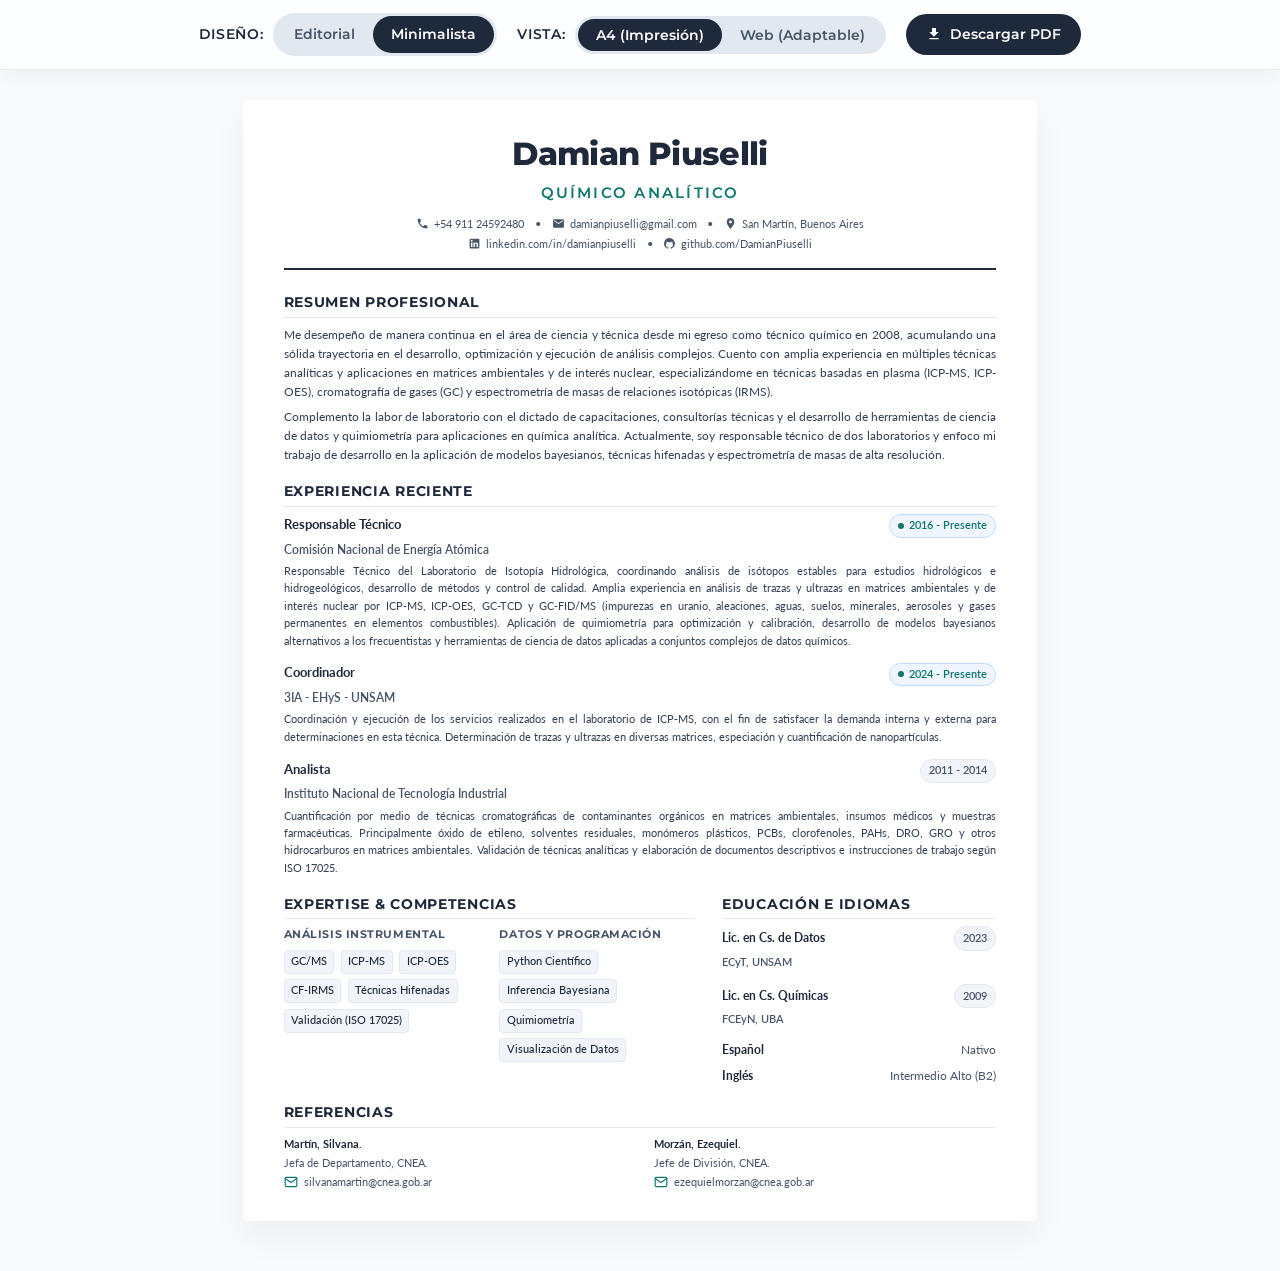
==== commit 47931f8e: "Update CV summary narrative, experience items, and refine vertical layout spacing" ====
--- a/cv_minimalist.html
+++ b/cv_minimalist.html
@@ -91,14 +91,17 @@
       <!-- SUMMARY -->
       <div>
         <h2 class="section-title">Resumen Profesional</h2>
+        <p class="summary-text" style="margin-bottom: 0.5em;">
+          Me desempeño de manera continua en el área de ciencia y técnica desde mi egreso como técnico químico en 2008, acumulando una sólida trayectoria en el desarrollo, optimización y ejecución de análisis complejos. Cuento con amplia experiencia en múltiples técnicas analíticas y aplicaciones en matrices ambientales y de interés nuclear, especializándome en técnicas basadas en plasma (ICP-MS, ICP-OES), cromatografía de gases (GC) y espectrometría de masas de relaciones isotópicas (IRMS).
+        </p>
         <p class="summary-text">
-          Me desempeño de manera continua en el área de ciencia y técnica desde mi egreso como técnico químico en 2008. Tengo amplia experiencia en una gran variedad de técnicas analíticas, siendo mis especialidades las técnicas basadas en plasma y la cromatografía de gases. Además de mis capacidades en el área instrumental, tengo experiencia en quimiometría y ciencia de datos aplicada a la química. Actualmente estoy interesado en la aplicación de modelos bayesianos a la química analítica, en técnicas analíticas hifenadas y en espectrometría de masas de alta resolución.
+          Complemento la labor de laboratorio con el dictado de capacitaciones, consultorías técnicas y el desarrollo de herramientas de ciencia de datos y quimiometría para aplicaciones en química analítica. Actualmente, soy responsable técnico de dos laboratorios y enfoco mi trabajo de desarrollo en la aplicación de modelos bayesianos, técnicas hifenadas y espectrometría de masas de alta resolución.
         </p>
       </div>
 
       <!-- EXPERIENCE -->
       <div>
-        <h2 class="section-title">Experiencia Laboral</h2>
+        <h2 class="section-title">Experiencia Reciente</h2>
         <div class="content-list">
           
           <div class="content-item">
@@ -131,17 +134,6 @@
             <div class="item-company">Instituto Nacional de Tecnología Industrial</div>
             <p class="item-desc">
               Cuantificación por medio de técnicas cromatográficas de contaminantes orgánicos en matrices ambientales, insumos médicos y muestras farmacéuticas. Principalmente óxido de etileno, solventes residuales, monómeros plásticos, PCBs, clorofenoles, PAHs, DRO, GRO y otros hidrocarburos en matrices ambientales. Validación de técnicas analíticas y elaboración de documentos descriptivos e instrucciones de trabajo según ISO 17025.
-            </p>
-          </div>
-
-          <div class="content-item">
-            <div class="item-header">
-              <span class="item-title">Investigador Ad Honorem</span>
-              <span class="item-date">2009 - 2011</span>
-            </div>
-            <div class="item-company">CIHIDECAR - FCEyN - UBA</div>
-            <p class="item-desc">
-              Síntesis de polisacáridos y derivados para estudios de inhibición de enzimas blanco en <i>Trypanosoma cruzi</i>. Purificación y caracterización de productos de síntesis por cromatografía iónica, resonancia magnética nuclear y ensayos de inhibición enzimática.
             </p>
           </div>
 
--- a/style_minimalist.css
+++ b/style_minimalist.css
@@ -332,15 +332,15 @@
 /* Main sections */
 .section-title {
   font-family: var(--font-headings);
-  font-size: 1.15em;
+  font-size: 1.05em;
   font-weight: 700;
+  color: var(--primary-color);
+  letter-spacing: 0.05em;
   text-transform: uppercase;
-  color: var(--primary-color);
-  letter-spacing: 0.05em;
   border-bottom: 1px solid var(--border-color);
   padding-bottom: 0.25em;
-  margin-bottom: 0.4em;
-  margin-top: 0.8em;
+  margin-bottom: 0.5em;
+  margin-top: 1.1em;
 }
 
 .cv-container > div:first-of-type .section-title {
@@ -359,7 +359,7 @@
 .content-list {
   display: flex;
   flex-direction: column;
-  gap: 0.7em;
+  gap: 1.0em;
 }
 
 .content-item {
@@ -410,7 +410,7 @@
 .item-desc {
   font-size: 0.85em;
   color: var(--text-color);
-  line-height: 1.5;
+  line-height: 1.52;
   text-align: justify;
 }
 
